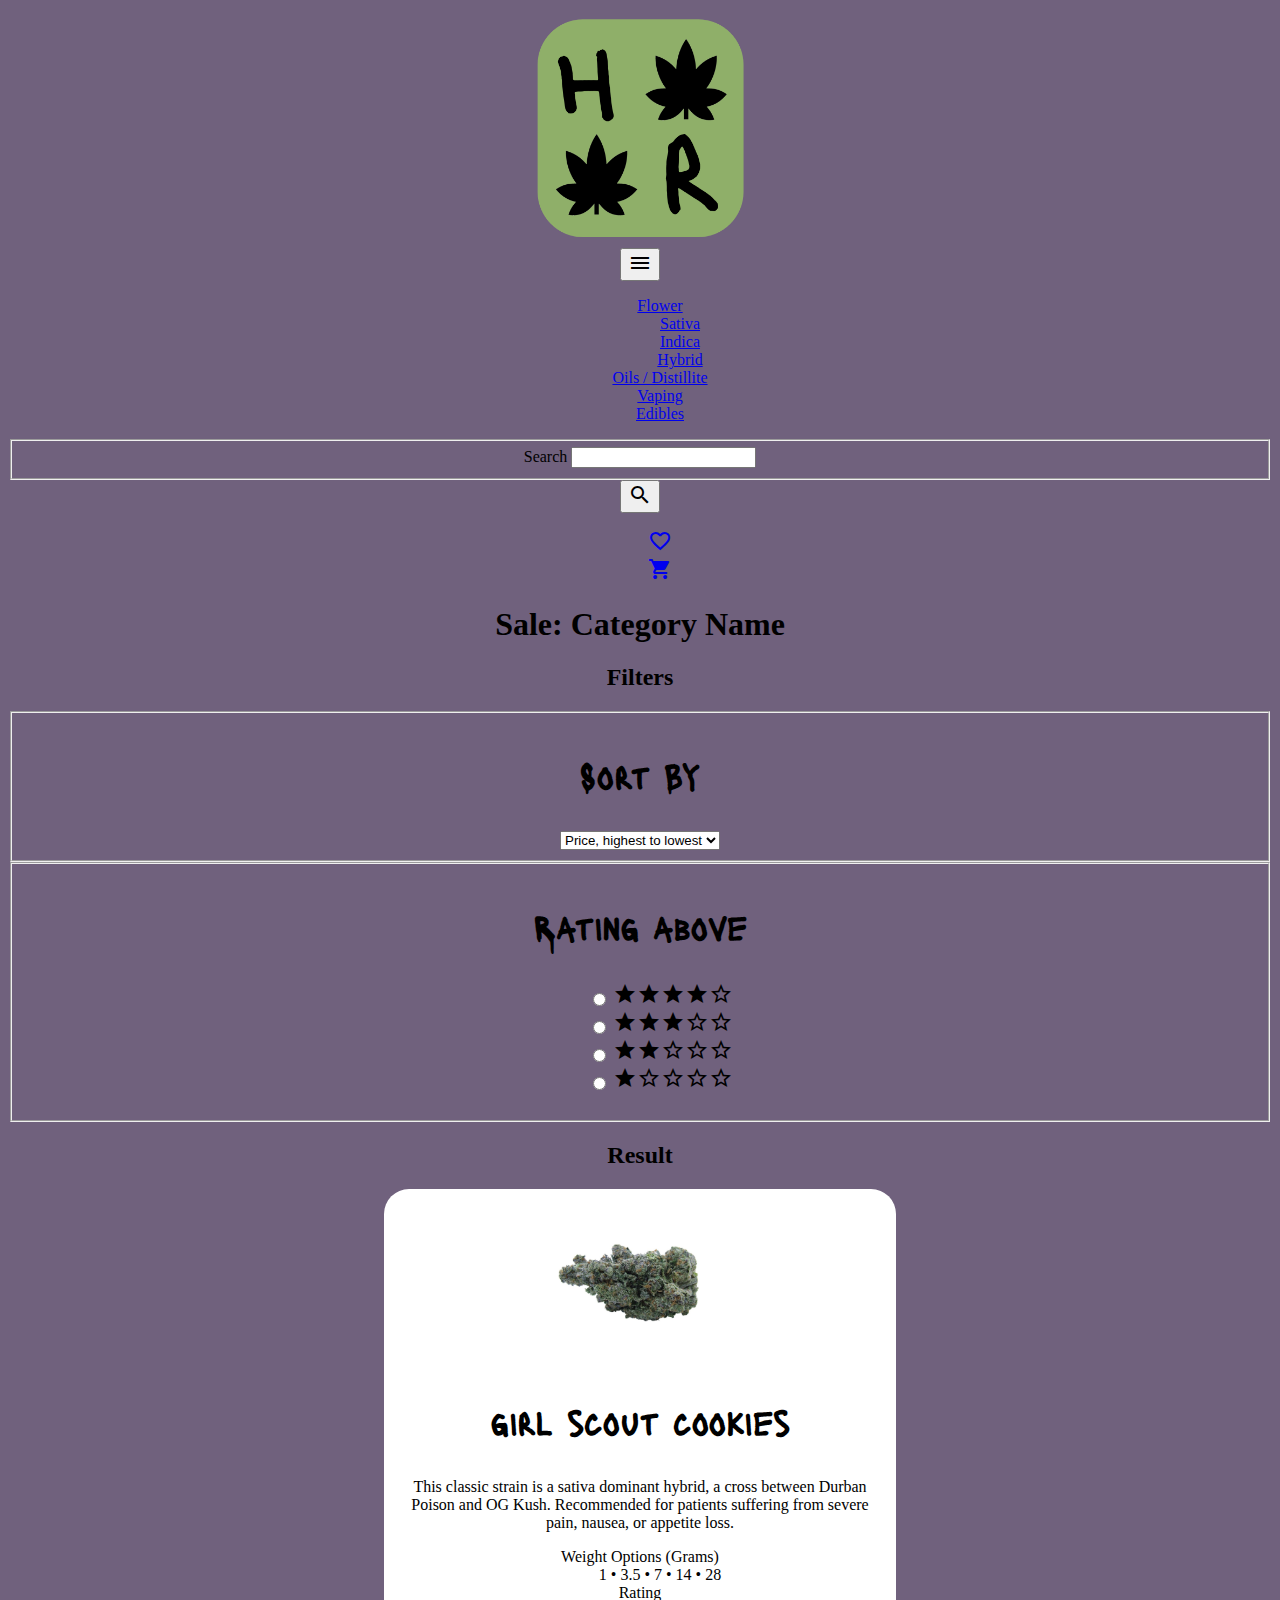
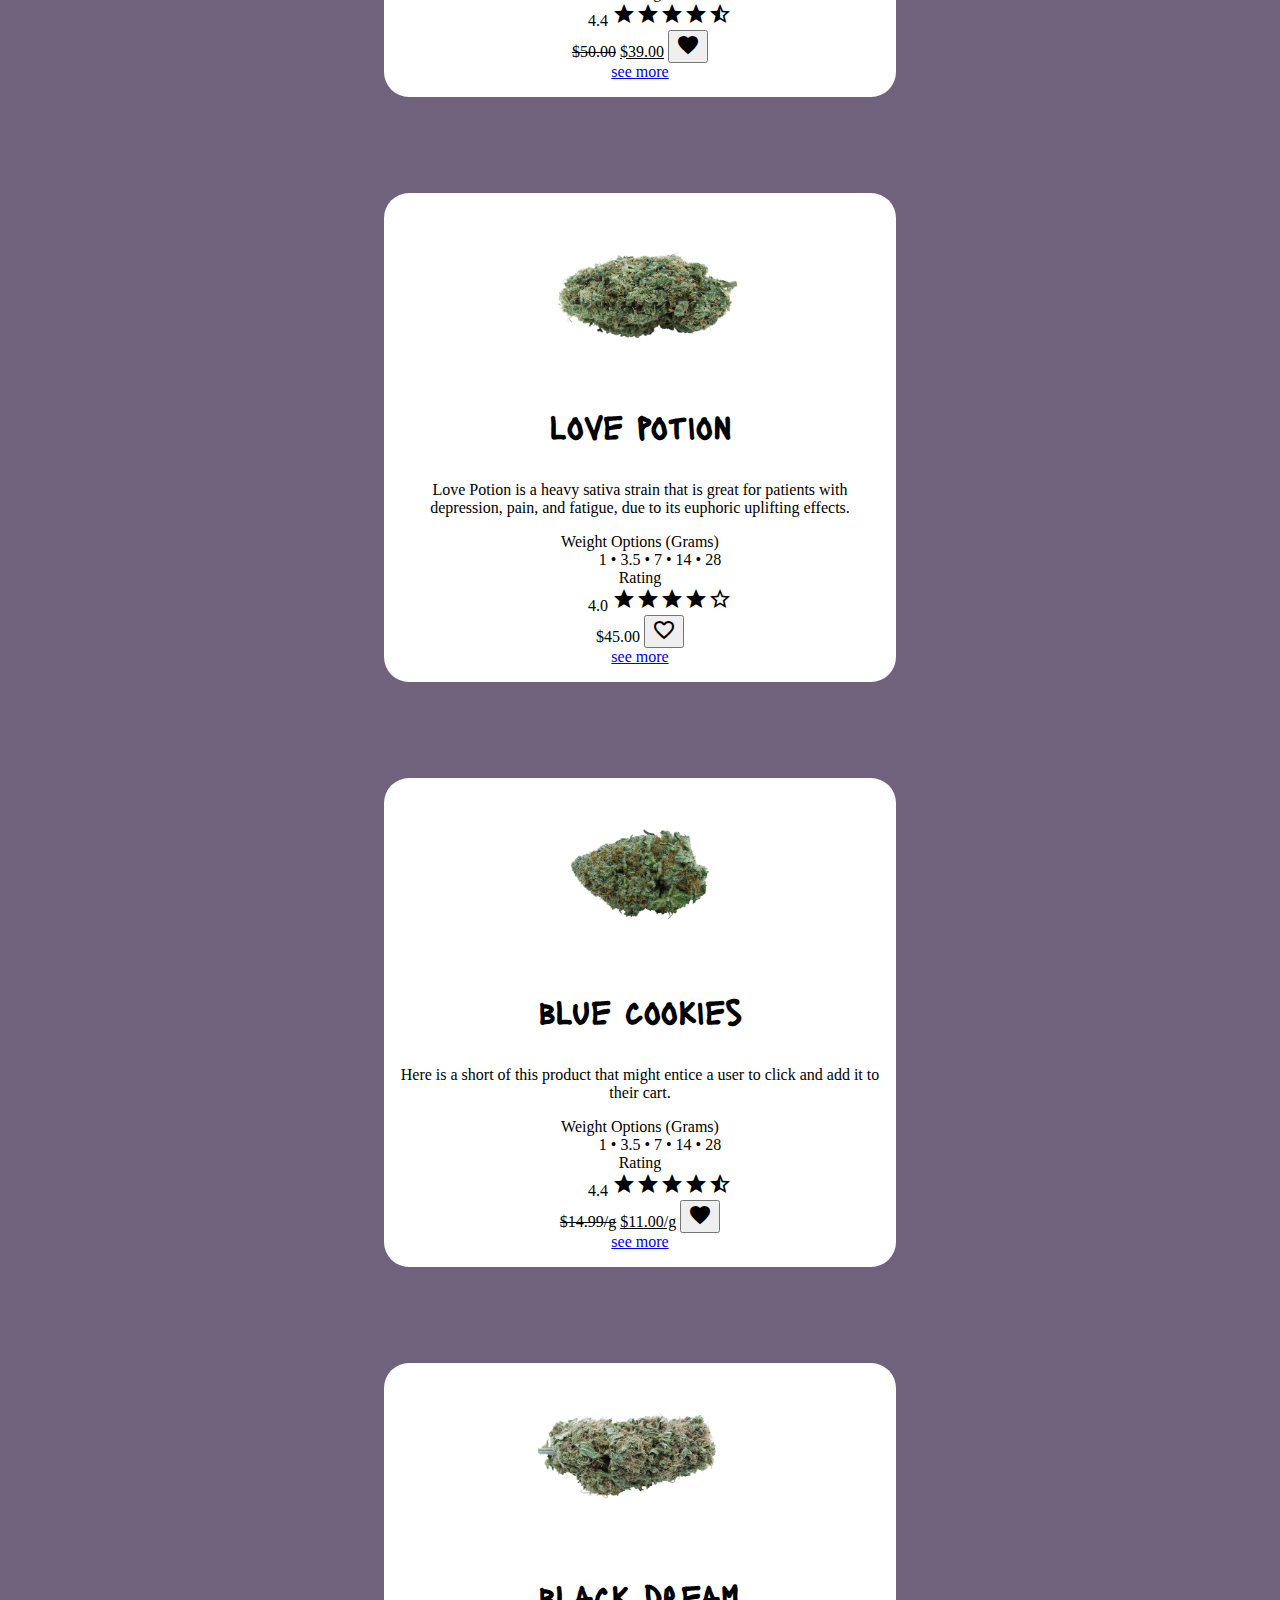
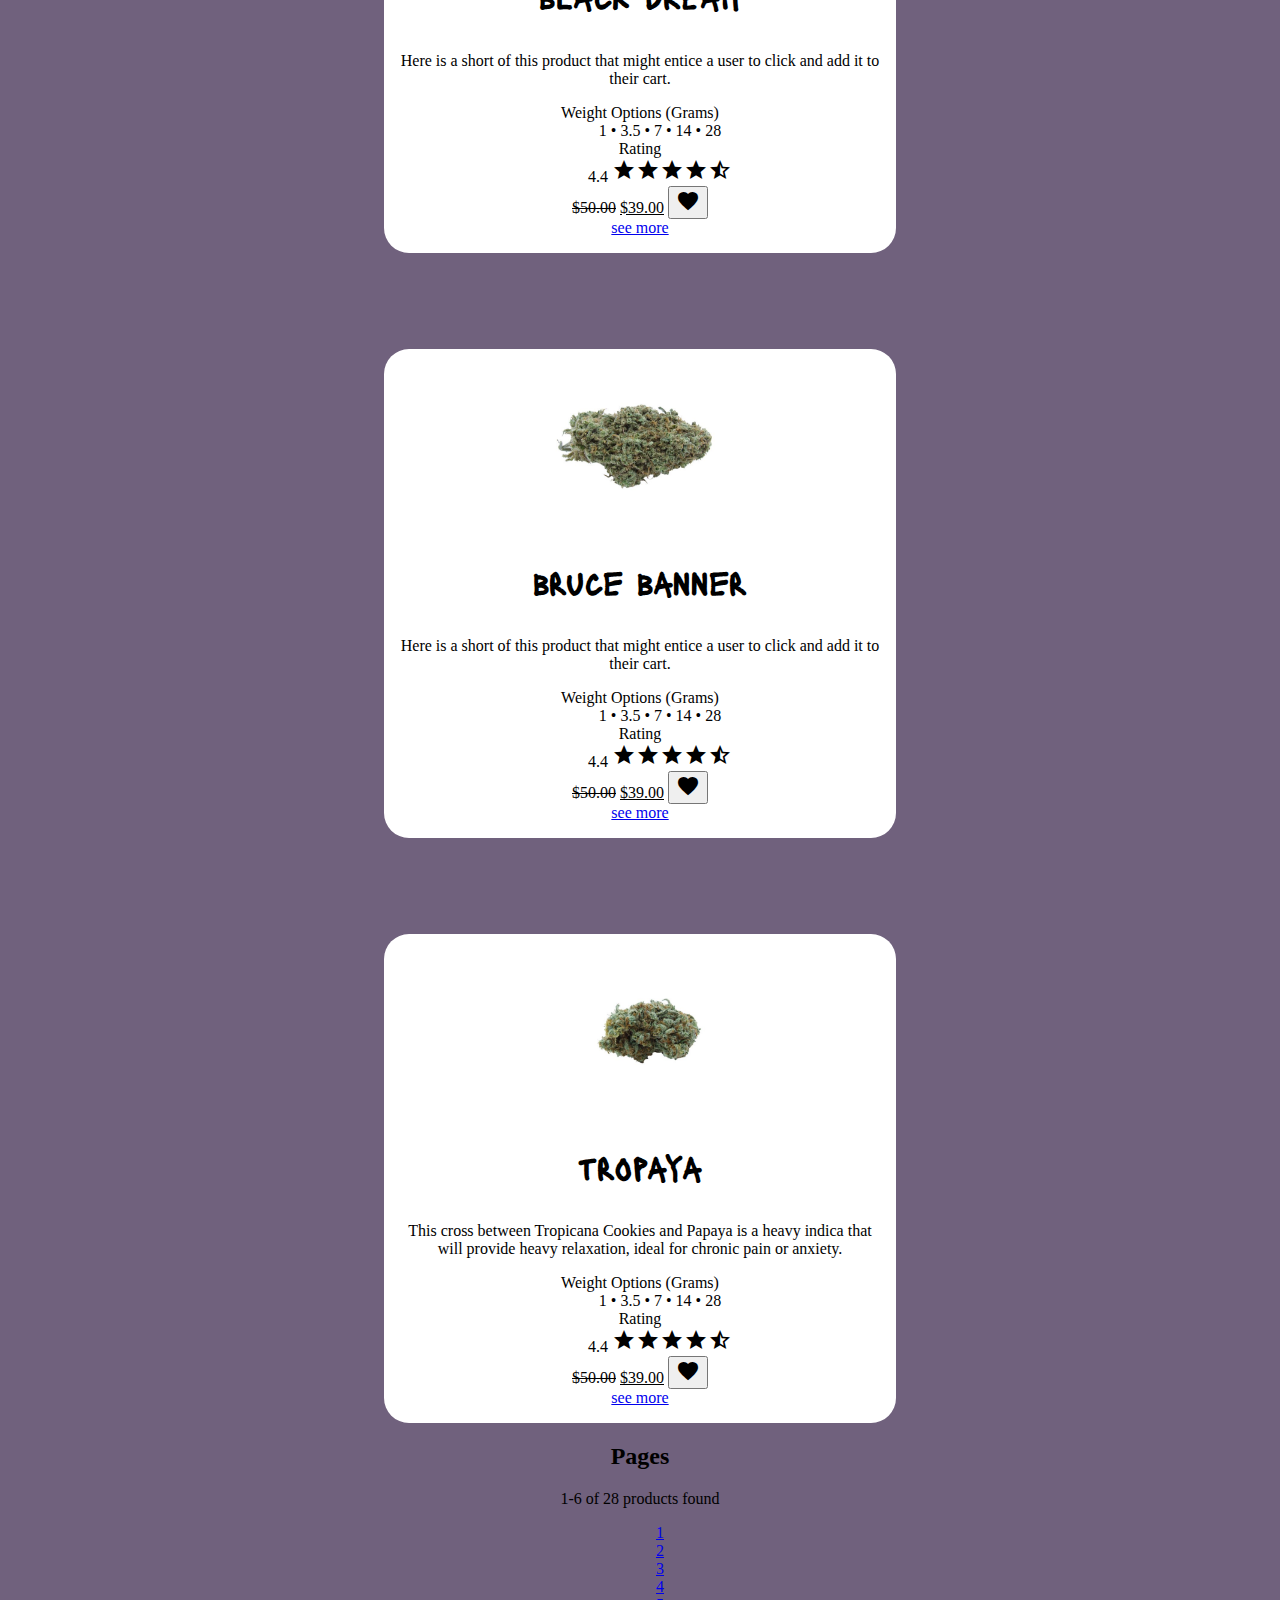
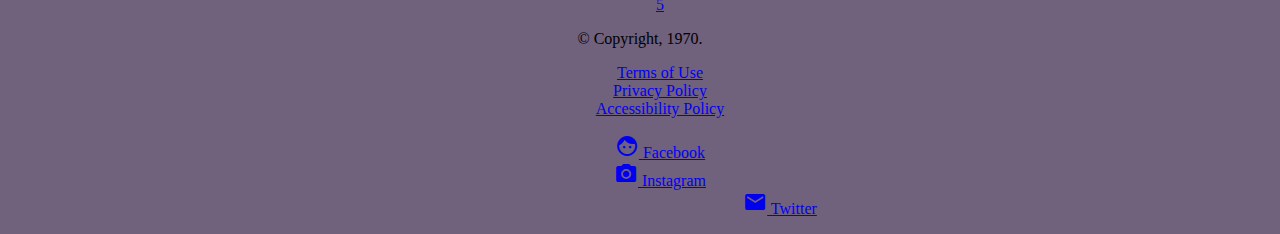
==== index.html @ e6eddf9b "initial commit" ====
<!doctype html>
<html lang="en">
  <head>
    <meta charset="utf-8">
    <title>Herbal Recovery</title>
    <meta name="description" content="A short description">
    <meta name="author" content="Your Name">
    <meta name="viewport" content="width=device-width, initial-scale=1">
    <!-- <link rel="stylesheet" href="css/reset.css"> -->
    <link rel="stylesheet" href="https://fonts.googleapis.com/icon?family=Material+Icons">
    <link rel="stylesheet" href="css/style.css">
  </head>
  <body>

    <header>
      <!-- Site logo, replace with your own -->
      <div>
        <a href="index.html"><img src="img/logo.png" alt="HR Logo"></a>
      </div>

      <!-- Navigation menu and toggle button (non-functional) -->
      <nav>
        <button type="button">
          <i class="material-icons">menu</i>
        </button>
        <ul>
          <li><a href="#">Flower</a>
            <ul>
              <li><a href="#">Sativa</a></li>
              <li><a href="#">Indica</a></li>
              <li><a href="#">Hybrid</a></li>
            </ul>
          </li>
          <li><a href="#">Oils / Distillite</a></li>
          <li><a href="#">Vaping</a></li>
          <li><a href="#">Edibles</a></li>
        </ul>
      </nav>

      <!-- Search for a product (non-functional) -->
      <form>
        <fieldset>
          <label for="search">Search</label>
          <input type="text" name="search" id="search">
        </fieldset>
        <button type="button"><i class="material-icons">search</i></button>
      </form>

      <!-- Additional nav links -->
      <ul>
        <li><a href="#"><i class="material-icons">favorite_border</i></a></li>
        <li><a href="#"><i class="material-icons">shopping_cart</i></a></li>
      </ul>
    </header>

    <main>
      <header>
        <h1>Sale: Category Name</h1>

        <!-- Filtering product form -->
        <form>
          <h2>Filters</h2>
          <fieldset>
            <h3>Sort By</h3>
            <select name="sort" id="sort">
              <option value="price-high">Price, highest to lowest</option>
              <option value="price-low">Price, lowest to highest</option>
              <option value="newest">Newest releases</option>
            </select>
          </fieldset>


          <fieldset>
            <h3>Rating above</h3>
            <ol>
              <li>
                <input type="radio" name="rating" value="4" id="above-4">
                <label for="above-4">
                  <i class="material-icons">star</i><i class="material-icons">star</i><i class="material-icons">star</i><i class="material-icons">star</i><i class="material-icons">star_border</i>
                </label>
              </li>
              <li>
                <input type="radio" name="rating" value="3" id="above-3">
                <label for="above-3">
                  <i class="material-icons">star</i><i class="material-icons">star</i><i class="material-icons">star</i><i class="material-icons">star_border</i><i class="material-icons">star_border</i>
                </label>
              </li>
              <li>
                <input type="radio" name="rating" value="2" id="above-2">
                <label for="above-2">
                  <i class="material-icons">star</i><i class="material-icons">star</i><i class="material-icons">star_border</i><i class="material-icons">star_border</i><i class="material-icons">star_border</i>
                </label>
              </li>
              <li>
                <input type="radio" name="rating" value="1" id="above-1">
                <label for="above-1">
                  <i class="material-icons">star</i><i class="material-icons">star_border</i><i class="material-icons">star_border</i><i class="material-icons">star_border</i><i class="material-icons">star_border</i>
                </label>
              </li>
            </ol>
          </fieldset>
        </form>
      </header>


        <h2>Result</h2>


        <ul class= "products">

        <!-- Product 1 -->
        <li class = "item">
          <article>
          <div><img class = "photo" src="img/GSC.jpeg" alt="Product Image"></div>
          <h3>girl scout cookies</h3>
          <p>This classic strain is a sativa dominant hybrid, a cross between Durban Poison and OG Kush. Recommended for patients suffering from severe pain, nausea, or appetite loss. </p>
          <dl>

            <dt>Weight Options (Grams)</dt>
            <dd><span>1</span>  •  <span>3.5</span>  •  <span>7</span>  •  <span>14</span>  •  <span>28</span></dd>

            <dt>Rating</dt>
            <dd>4.4 <span><i class="material-icons">star</i><i class="material-icons">star</i><i class="material-icons">star</i><i class="material-icons">star</i><i class="material-icons">star_half</i></span></dd>
          </dl>
          <div>
            <span><del>$50.00</del> <ins>$39.00</ins></span>
            <button type="button"><i class="material-icons">favorite</i></button>
          </div>
          <div><a href="#">see more</a></div>
        </article>
        </li>

        <!-- Product 2 -->
        <li class = "item">
        <article>
          <div><img class = "photo" src="img/lovepotion.jpeg" alt="Product Image"></div>
          <h3>love potion</h3>
          <p>Love Potion is a heavy sativa strain that is great for patients with depression, pain, and fatigue, due to its euphoric uplifting effects. </p>
          <dl>

            <dt>Weight Options (Grams)</dt>
            <dd><span>1</span>  •  <span>3.5</span>  •  <span>7</span>  •  <span>14</span>  •  <span>28</span></dd>

            <dt>Rating</dt>
            <dd>4.0 <span><i class="material-icons">star</i><i class="material-icons">star</i><i class="material-icons">star</i><i class="material-icons">star</i><i class="material-icons">star_border</i></span></dd>
          </dl>
          <div>
            <span>$45.00</span>
            <button type="button"><i class="material-icons">favorite_border</i></button>
          </div>
          <div><a href="#">see more</a></div>
        </article>
        </li>

        <!-- Product 3 -->
        <li class = "item">
        <article>
          <div><img class = "photo" src="img/bluecookies.jpeg" alt="Product Image"></div>
          <h3>blue cookies</h3>
          <p>Here is a short of this product that might entice a user to click and add it to their cart.</p>
          <dl>

            <dt>Weight Options (Grams)</dt>
            <dd><span>1</span>  •  <span>3.5</span>  •  <span>7</span>  •  <span>14</span>  •  <span>28</span></dd>

            <dt>Rating</dt>
            <dd>4.4 <span><i class="material-icons">star</i><i class="material-icons">star</i><i class="material-icons">star</i><i class="material-icons">star</i><i class="material-icons">star_half</i></span></dd>
          </dl>
          <div>
            <span><del>$14.99/g</del> <ins>$11.00/g</ins></span>
            <button type="button"><i class="material-icons">favorite</i></button>
          </div>
          <div><a href="#">see more</a></div>
        </article>
        </li>

        <!-- Product 4 -->
        <li class = "item">
        <article>
          <div><img class = "photo" src="img/blackdream.jpeg" alt="Product Image"></div>
          <h3>black dream</h3>
          <p>Here is a short of this product that might entice a user to click and add it to their cart.</p>
          <dl>

            <dt>Weight Options (Grams)</dt>
            <dd><span>1</span>  •  <span>3.5</span>  •  <span>7</span>  •  <span>14</span>  •  <span>28</span></dd>

            <dt>Rating</dt>
            <dd>4.4 <span><i class="material-icons">star</i><i class="material-icons">star</i><i class="material-icons">star</i><i class="material-icons">star</i><i class="material-icons">star_half</i></span></dd>
          </dl>
          <div>
            <span><del>$50.00</del> <ins>$39.00</ins></span>
            <button type="button"><i class="material-icons">favorite</i></button>
          </div>
          <div><a href="#">see more</a></div>
        </article>
        </li>

        <!-- Product 5 -->
        <li class = "item">
        <article>
          <div><img class = "photo" src="img/brucebanner.jpeg" alt="Product Image"></div>
          <h3>bruce banner</h3>
          <p>Here is a short of this product that might entice a user to click and add it to their cart.</p>
          <dl>

            <dt>Weight Options (Grams)</dt>
            <dd><span>1</span>  •  <span>3.5</span>  •  <span>7</span>  •  <span>14</span>  •  <span>28</span></dd>

            <dt>Rating</dt>
            <dd>4.4 <span><i class="material-icons">star</i><i class="material-icons">star</i><i class="material-icons">star</i><i class="material-icons">star</i><i class="material-icons">star_half</i></span></dd>
          </dl>
          <div>
            <span><del>$50.00</del> <ins>$39.00</ins></span>
            <button type="button"><i class="material-icons">favorite</i></button>
          </div>
          <div><a href="#">see more</a></div>
        </article>
        </li>

        <!-- Product 6 -->
        <li class = "item">
        <article>
          <div><img class = "photo" src="img/tropaya.jpeg" alt="Product Image"></div>
          <h3>tropaya</h3>
          <p>This cross between Tropicana Cookies and Papaya is a heavy indica that will provide heavy relaxation, ideal for chronic pain or anxiety.</p>
          <dl>

            <dt>Weight Options (Grams)</dt>
            <dd><span>1</span>  •  <span>3.5</span>  •  <span>7</span>  •  <span>14</span>  •  <span>28</span></dd>

            <dt>Rating</dt>
            <dd>4.4 <span><i class="material-icons">star</i><i class="material-icons">star</i><i class="material-icons">star</i><i class="material-icons">star</i><i class="material-icons">star_half</i></span></dd>
          </dl>
          <div>
            <span><del>$50.00</del> <ins>$39.00</ins></span>
            <button type="button"><i class="material-icons">favorite</i></button>
          </div>
          <div><a href="#">see more</a></div>
        </article>
        </li>
      </ul>


      <footer>
        <h2>Pages</h2>
        <p>1-6 of 28 products found</p>
        <ol>
          <li><a href="#">1</a></li>
          <li><a href="#">2</a></li>
          <li><a href="#">3</a></li>
          <li><a href="#">4</a></li>
          <li><a href="#">5</a></li>
        </ol>
      </footer>
    </main>

    <footer>
      <p>&copy; Copyright, 1970.</p>
      <ul>
        <li><a href="#">Terms of Use</a></li>
        <li><a href="#">Privacy Policy</a></li>
        <li><a href="#">Accessibility Policy</a></li>
      </ul>
      <ul>
        <li><a href="#"><i class="material-icons">face</i> Facebook</a></li>
        <li><a href="#"><i class="material-icons">camera_alt</i> Instagram</a></li>
        <li><a href="#"><i class="material-icons">alternate_email</i> Twitter</a></li>
      </ul>
    </footer>

  </body>
</html>
---- css/style.css ----
@import url('https://fonts.googleapis.com/css?family=Lacquer&display=swap');


body{
  background-color: #70617D;
  text-align: center;
}
 ul{
   list-style: none;
 }
 ol{
   list-style: none;
 }

.products {
    padding: 0 1em;
    display: grid;
    grid-gap: 1em;
    grid-row-gap:6em;
    grid-template-columns: 300px 300px;
}

.item {
    background-color: white;
    padding: 1em;
    display: block;
  margin-left: auto;
  margin-right: auto;
  border-radius: 25px;
  width: 30em;
}


h3{
  font-family: 'Lacquer';
  font-size: 2.2em;
  text-align: center;
}

img{
  height: 15em;
  display: block;
  margin-left: auto;
  margin-right: auto;
}
.photo {
    height: 10em;
    overflow:hidden;
}



  @media (min-width: 640px) {
 .products{
   grid-template-columns: 1fr;
 }

   }
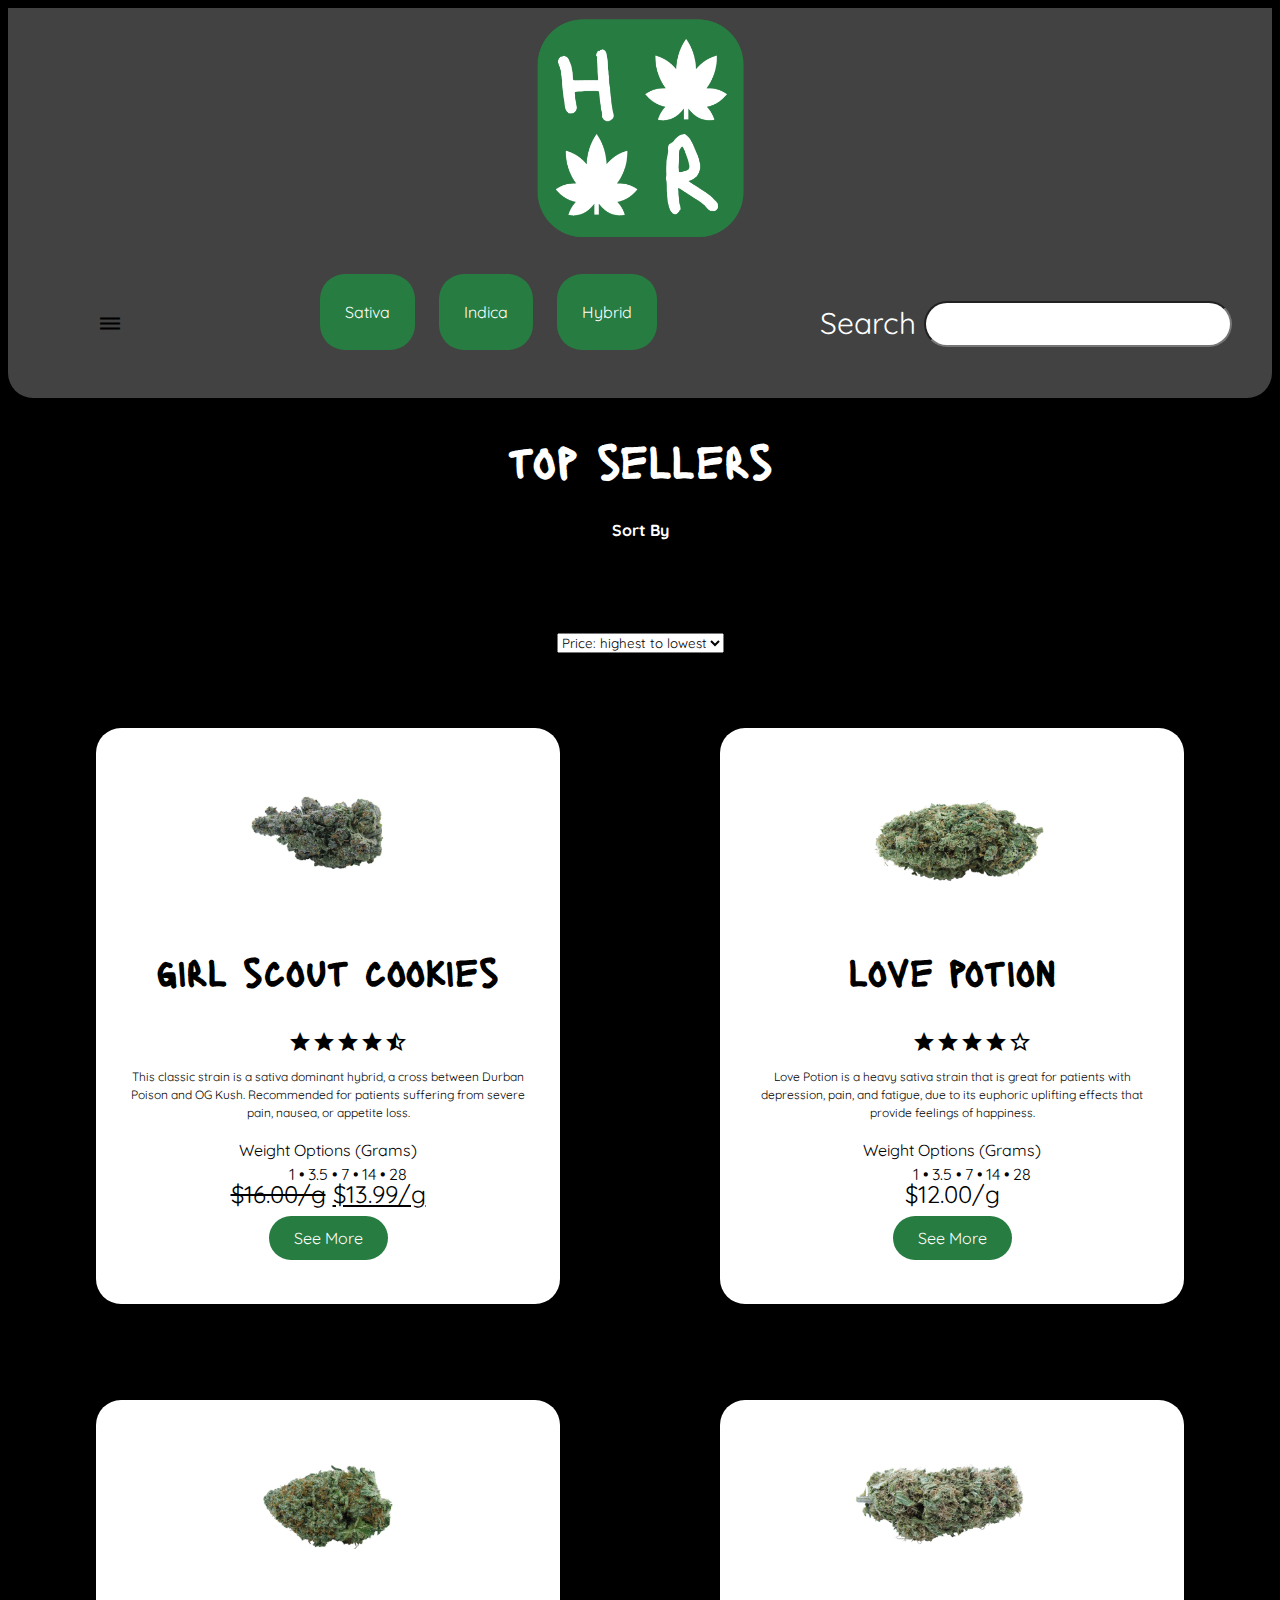
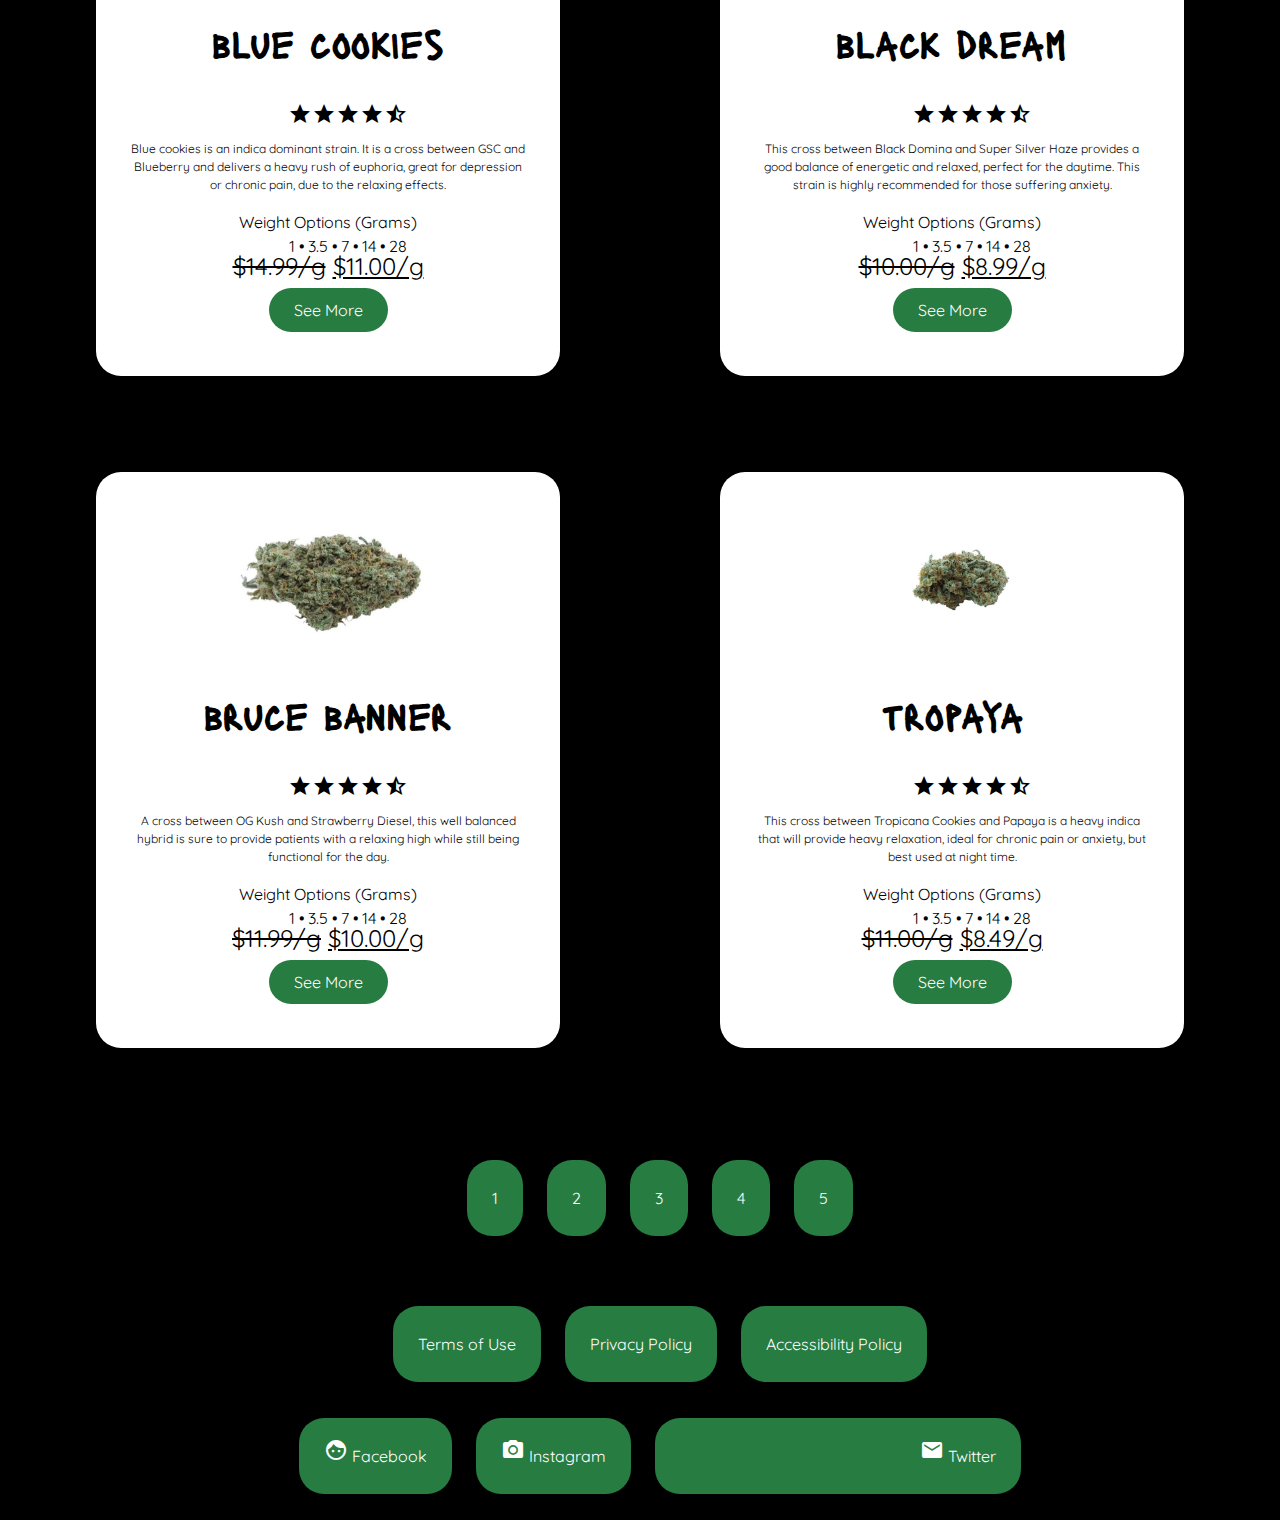
==== commit aac72265: "almost done lmao" ====
--- a/index.html
+++ b/index.html
@@ -3,108 +3,67 @@
   <head>
     <meta charset="utf-8">
     <title>Herbal Recovery</title>
-    <meta name="description" content="A short description">
-    <meta name="author" content="Your Name">
+    <meta name="description" content="Ontario Licensed Medical Cannabis Provider">
+    <meta name="author" content="Kiran Patel">
     <meta name="viewport" content="width=device-width, initial-scale=1">
     <!-- <link rel="stylesheet" href="css/reset.css"> -->
     <link rel="stylesheet" href="https://fonts.googleapis.com/icon?family=Material+Icons">
     <link rel="stylesheet" href="css/style.css">
+    <link rel="shortcut icon" type="image/png" href="img/favicon.png"/>
   </head>
   <body>
 
     <header>
       <!-- Site logo, replace with your own -->
-      <div>
-        <a href="index.html"><img src="img/logo.png" alt="HR Logo"></a>
+      <div class="logo">
+        <img src="img/logo.png" alt="HR Logo">
       </div>
 
       <!-- Navigation menu and toggle button (non-functional) -->
-      <nav>
+
+      <nav class = "topbar">
         <button type="button">
-          <i class="material-icons">menu</i>
+          <i class="material-icons">dehaze</i>
         </button>
-        <ul>
-          <li><a href="#">Flower</a>
-            <ul>
+        <ul class = "menu">
               <li><a href="#">Sativa</a></li>
               <li><a href="#">Indica</a></li>
               <li><a href="#">Hybrid</a></li>
-            </ul>
-          </li>
-          <li><a href="#">Oils / Distillite</a></li>
-          <li><a href="#">Vaping</a></li>
-          <li><a href="#">Edibles</a></li>
         </ul>
+
+        <!-- Search for a product (non-functional) -->
+        <form>
+          <fieldset>
+            <label for="search">Search</label>
+            <input type="text" name="search" id="search">
+          </fieldset>
+        </form>
       </nav>
 
-      <!-- Search for a product (non-functional) -->
-      <form>
-        <fieldset>
-          <label for="search">Search</label>
-          <input type="text" name="search" id="search">
-        </fieldset>
-        <button type="button"><i class="material-icons">search</i></button>
-      </form>
-
-      <!-- Additional nav links -->
-      <ul>
-        <li><a href="#"><i class="material-icons">favorite_border</i></a></li>
-        <li><a href="#"><i class="material-icons">shopping_cart</i></a></li>
-      </ul>
+
+
+
     </header>
 
     <main>
       <header>
-        <h1>Sale: Category Name</h1>
+        <h1>top sellers</h1>
+        <h4>Sort By</h4>
 
         <!-- Filtering product form -->
         <form>
-          <h2>Filters</h2>
           <fieldset>
-            <h3>Sort By</h3>
-            <select name="sort" id="sort">
-              <option value="price-high">Price, highest to lowest</option>
-              <option value="price-low">Price, lowest to highest</option>
-              <option value="newest">Newest releases</option>
+
+            <select class = "dropdown" name="sort" id="sort">
+              <option value="price-high">Price: highest to lowest</option>
+              <option value="price-low">Price: lowest to highest</option>
+              <option value="newest">New Strains</option>
             </select>
-          </fieldset>
-
-
-          <fieldset>
-            <h3>Rating above</h3>
-            <ol>
-              <li>
-                <input type="radio" name="rating" value="4" id="above-4">
-                <label for="above-4">
-                  <i class="material-icons">star</i><i class="material-icons">star</i><i class="material-icons">star</i><i class="material-icons">star</i><i class="material-icons">star_border</i>
-                </label>
-              </li>
-              <li>
-                <input type="radio" name="rating" value="3" id="above-3">
-                <label for="above-3">
-                  <i class="material-icons">star</i><i class="material-icons">star</i><i class="material-icons">star</i><i class="material-icons">star_border</i><i class="material-icons">star_border</i>
-                </label>
-              </li>
-              <li>
-                <input type="radio" name="rating" value="2" id="above-2">
-                <label for="above-2">
-                  <i class="material-icons">star</i><i class="material-icons">star</i><i class="material-icons">star_border</i><i class="material-icons">star_border</i><i class="material-icons">star_border</i>
-                </label>
-              </li>
-              <li>
-                <input type="radio" name="rating" value="1" id="above-1">
-                <label for="above-1">
-                  <i class="material-icons">star</i><i class="material-icons">star_border</i><i class="material-icons">star_border</i><i class="material-icons">star_border</i><i class="material-icons">star_border</i>
-                </label>
-              </li>
-            </ol>
           </fieldset>
         </form>
       </header>
 
 
-        <h2>Result</h2>
-
 
         <ul class= "products">
 
@@ -113,20 +72,21 @@
           <article>
           <div><img class = "photo" src="img/GSC.jpeg" alt="Product Image"></div>
           <h3>girl scout cookies</h3>
+          <dd><span><i class="material-icons">star</i><i class="material-icons">star</i><i class="material-icons">star</i><i class="material-icons">star</i><i class="material-icons">star_half</i></span></dd>
           <p>This classic strain is a sativa dominant hybrid, a cross between Durban Poison and OG Kush. Recommended for patients suffering from severe pain, nausea, or appetite loss. </p>
           <dl>
 
             <dt>Weight Options (Grams)</dt>
             <dd><span>1</span>  •  <span>3.5</span>  •  <span>7</span>  •  <span>14</span>  •  <span>28</span></dd>
 
-            <dt>Rating</dt>
-            <dd>4.4 <span><i class="material-icons">star</i><i class="material-icons">star</i><i class="material-icons">star</i><i class="material-icons">star</i><i class="material-icons">star_half</i></span></dd>
-          </dl>
-          <div>
-            <span><del>$50.00</del> <ins>$39.00</ins></span>
-            <button type="button"><i class="material-icons">favorite</i></button>
-          </div>
-          <div><a href="#">see more</a></div>
+
+
+          </dl>
+          <div>
+            <span class = "price"><del>$16.00/g</del> <ins>$13.99/g</ins></span>
+
+          </div>
+          <div class = "btn"><a href="#">See More</a></div>
         </article>
         </li>
 
@@ -135,20 +95,17 @@
         <article>
           <div><img class = "photo" src="img/lovepotion.jpeg" alt="Product Image"></div>
           <h3>love potion</h3>
-          <p>Love Potion is a heavy sativa strain that is great for patients with depression, pain, and fatigue, due to its euphoric uplifting effects. </p>
-          <dl>
-
-            <dt>Weight Options (Grams)</dt>
-            <dd><span>1</span>  •  <span>3.5</span>  •  <span>7</span>  •  <span>14</span>  •  <span>28</span></dd>
-
-            <dt>Rating</dt>
-            <dd>4.0 <span><i class="material-icons">star</i><i class="material-icons">star</i><i class="material-icons">star</i><i class="material-icons">star</i><i class="material-icons">star_border</i></span></dd>
-          </dl>
-          <div>
-            <span>$45.00</span>
-            <button type="button"><i class="material-icons">favorite_border</i></button>
-          </div>
-          <div><a href="#">see more</a></div>
+          <dd><span><i class="material-icons">star</i><i class="material-icons">star</i><i class="material-icons">star</i><i class="material-icons">star</i><i class="material-icons">star_border</i></span></dd>
+          <p>Love Potion is a heavy sativa strain that is great for patients with depression, pain, and fatigue, due to its euphoric uplifting effects that provide feelings of happiness. </p>
+          <dl>
+            <dt>Weight Options (Grams)</dt>
+            <dd><span>1</span>  •  <span>3.5</span>  •  <span>7</span>  •  <span>14</span>  •  <span>28</span></dd>
+          </dl>
+          <div>
+            <span class = "price">$12.00/g</span>
+
+          </div>
+          <div class = "btn"><a href="#">See More</a></div>
         </article>
         </li>
 
@@ -157,20 +114,17 @@
         <article>
           <div><img class = "photo" src="img/bluecookies.jpeg" alt="Product Image"></div>
           <h3>blue cookies</h3>
-          <p>Here is a short of this product that might entice a user to click and add it to their cart.</p>
-          <dl>
-
-            <dt>Weight Options (Grams)</dt>
-            <dd><span>1</span>  •  <span>3.5</span>  •  <span>7</span>  •  <span>14</span>  •  <span>28</span></dd>
-
-            <dt>Rating</dt>
-            <dd>4.4 <span><i class="material-icons">star</i><i class="material-icons">star</i><i class="material-icons">star</i><i class="material-icons">star</i><i class="material-icons">star_half</i></span></dd>
-          </dl>
-          <div>
-            <span><del>$14.99/g</del> <ins>$11.00/g</ins></span>
-            <button type="button"><i class="material-icons">favorite</i></button>
-          </div>
-          <div><a href="#">see more</a></div>
+          <dd><span><i class="material-icons">star</i><i class="material-icons">star</i><i class="material-icons">star</i><i class="material-icons">star</i><i class="material-icons">star_half</i></span></dd>
+          <p>Blue cookies is an indica dominant strain. It is a cross between GSC and Blueberry and delivers a heavy rush of euphoria, great for depression or chronic pain, due to the relaxing effects.</p>
+          <dl>
+            <dt>Weight Options (Grams)</dt>
+            <dd><span>1</span>  •  <span>3.5</span>  •  <span>7</span>  •  <span>14</span>  •  <span>28</span></dd>
+          </dl>
+          <div>
+            <span class = "price"><del>$14.99/g</del> <ins>$11.00/g</ins></span>
+
+          </div>
+          <div class = "btn"><a href="#">See More</a></div>
         </article>
         </li>
 
@@ -179,20 +133,17 @@
         <article>
           <div><img class = "photo" src="img/blackdream.jpeg" alt="Product Image"></div>
           <h3>black dream</h3>
-          <p>Here is a short of this product that might entice a user to click and add it to their cart.</p>
-          <dl>
-
-            <dt>Weight Options (Grams)</dt>
-            <dd><span>1</span>  •  <span>3.5</span>  •  <span>7</span>  •  <span>14</span>  •  <span>28</span></dd>
-
-            <dt>Rating</dt>
-            <dd>4.4 <span><i class="material-icons">star</i><i class="material-icons">star</i><i class="material-icons">star</i><i class="material-icons">star</i><i class="material-icons">star_half</i></span></dd>
-          </dl>
-          <div>
-            <span><del>$50.00</del> <ins>$39.00</ins></span>
-            <button type="button"><i class="material-icons">favorite</i></button>
-          </div>
-          <div><a href="#">see more</a></div>
+          <dd><span><i class="material-icons">star</i><i class="material-icons">star</i><i class="material-icons">star</i><i class="material-icons">star</i><i class="material-icons">star_half</i></span></dd>
+          <p>This cross between Black Domina and Super Silver Haze provides a good balance of energetic and relaxed, perfect for the daytime. This strain is highly recommended for those suffering anxiety.</p>
+          <dl>
+            <dt>Weight Options (Grams)</dt>
+            <dd><span>1</span>  •  <span>3.5</span>  •  <span>7</span>  •  <span>14</span>  •  <span>28</span></dd>
+          </dl>
+          <div>
+            <span class = "price"><del>$10.00/g</del> <ins>$8.99/g</ins></span>
+
+          </div>
+          <div class = "btn"><a href="#">See More</a></div>
         </article>
         </li>
 
@@ -201,20 +152,17 @@
         <article>
           <div><img class = "photo" src="img/brucebanner.jpeg" alt="Product Image"></div>
           <h3>bruce banner</h3>
-          <p>Here is a short of this product that might entice a user to click and add it to their cart.</p>
-          <dl>
-
-            <dt>Weight Options (Grams)</dt>
-            <dd><span>1</span>  •  <span>3.5</span>  •  <span>7</span>  •  <span>14</span>  •  <span>28</span></dd>
-
-            <dt>Rating</dt>
-            <dd>4.4 <span><i class="material-icons">star</i><i class="material-icons">star</i><i class="material-icons">star</i><i class="material-icons">star</i><i class="material-icons">star_half</i></span></dd>
-          </dl>
-          <div>
-            <span><del>$50.00</del> <ins>$39.00</ins></span>
-            <button type="button"><i class="material-icons">favorite</i></button>
-          </div>
-          <div><a href="#">see more</a></div>
+          <dd><span><i class="material-icons">star</i><i class="material-icons">star</i><i class="material-icons">star</i><i class="material-icons">star</i><i class="material-icons">star_half</i></span></dd>
+          <p>A cross between OG Kush and Strawberry Diesel, this well balanced hybrid is sure to provide patients with a relaxing high while still being functional for the day.</p>
+          <dl>
+            <dt>Weight Options (Grams)</dt>
+            <dd><span>1</span>  •  <span>3.5</span>  •  <span>7</span>  •  <span>14</span>  •  <span>28</span></dd>
+          </dl>
+          <div>
+            <span class = "price"><del>$11.99/g</del> <ins>$10.00/g</ins></span>
+
+          </div>
+          <div class = "btn"><a href="#">See More</a></div>
         </article>
         </li>
 
@@ -223,20 +171,21 @@
         <article>
           <div><img class = "photo" src="img/tropaya.jpeg" alt="Product Image"></div>
           <h3>tropaya</h3>
-          <p>This cross between Tropicana Cookies and Papaya is a heavy indica that will provide heavy relaxation, ideal for chronic pain or anxiety.</p>
-          <dl>
-
-            <dt>Weight Options (Grams)</dt>
-            <dd><span>1</span>  •  <span>3.5</span>  •  <span>7</span>  •  <span>14</span>  •  <span>28</span></dd>
-
-            <dt>Rating</dt>
-            <dd>4.4 <span><i class="material-icons">star</i><i class="material-icons">star</i><i class="material-icons">star</i><i class="material-icons">star</i><i class="material-icons">star_half</i></span></dd>
-          </dl>
-          <div>
-            <span><del>$50.00</del> <ins>$39.00</ins></span>
-            <button type="button"><i class="material-icons">favorite</i></button>
-          </div>
-          <div><a href="#">see more</a></div>
+          <dd><span><i class="material-icons">star</i><i class="material-icons">star</i><i class="material-icons">star</i><i class="material-icons">star</i><i class="material-icons">star_half</i></span></dd>
+          <p>This cross between Tropicana Cookies and Papaya is a heavy indica that will provide heavy relaxation, ideal for chronic pain or anxiety, but best used at night time.</p>
+          <dl>
+
+            <dt>Weight Options (Grams)</dt>
+            <dd><span>1</span>  •  <span>3.5</span>  •  <span>7</span>  •  <span>14</span>  •  <span>28</span></dd>
+
+
+
+          </dl>
+          <div>
+            <span class = "price"><del>$11.00/g</del> <ins>$8.49/g</ins></span>
+
+          </div>
+          <div class = "btn"><a href="#">See More</a></div>
         </article>
         </li>
       </ul>
--- a/css/style.css
+++ b/css/style.css
@@ -1,15 +1,84 @@
 @import url('https://fonts.googleapis.com/css?family=Lacquer&display=swap');
-
-
+@import url('https://fonts.googleapis.com/css?family=Quicksand&display=swap');
+
+.logo{
+  background-color: #424242;
+
+}
+.topbar {
+  background-color: #424242;
+  color: black;
+  display: grid;
+  grid-template-columns: 1fr 2fr 2fr;
+  grid-column-gap: 1em;
+  height: 150px;
+  border-radius: 0px 0px 25px 25px;
+
+
+  text-align: justify;
+}
+
+.topbar button{
+  border: none;
+  height: 50%;
+  width: 50%;
+  margin-top: 3em;
+  margin-left: 3em;
+  background-color: #424242
+
+
+}
+
+.dropdown{
+  margin-top: 0;
+}
+
+
+input[type=text] {
+   width: 300px;
+   height:40px;
+   font-size: 1em;
+   border-radius: 25px;
+
+}
+
+span{
+  text-align: center;
+}
 body{
-  background-color: #70617D;
-  text-align: center;
+  background-color: black;
+  text-align: center;
+}
+form{
+  line-height: 5;
+}
+
+fieldset{
+  border: 0;
+  text-align: center;
+  padding: 0;
+  color: white;
+  font-family: 'Quicksand';
+  font-size: 30px;
+
+}
+
+li{
+  display: inline-block;
+  line-height: 3;
+
 }
  ul{
    list-style: none;
+
  }
  ol{
    list-style: none;
+ }
+
+ dt{
+line-height: 2;
+margin: 0;
  }
 
 .products {
@@ -17,24 +86,87 @@
     display: grid;
     grid-gap: 1em;
     grid-row-gap:6em;
-    grid-template-columns: 300px 300px;
+    grid-template-columns: 1fr 1fr;
+    text-align: center;
 }
 
 .item {
     background-color: white;
-    padding: 1em;
+    padding: 2em;
     display: block;
   margin-left: auto;
   margin-right: auto;
   border-radius: 25px;
-  width: 30em;
-}
-
+  width: 25em;
+  height:32em;
+  margin-top: 0;
+  margin-bottom: 0;
+  line-height: 1;
+  text-align: center;
+}
+.item img{
+  height: 150px;
+}
+
+.price{
+  font-family: 'Quicksand';
+  font-size: 1.5em;
+}
+
+
+a{
+  background-color: #277C41;
+  color: white;
+  padding: 14px 25px;
+  text-align: center;
+  text-decoration: none;
+  display: inline-block;
+  border-radius: 25px;
+  cursor: pointer;
+  font-family: 'Quicksand';
+  text-decoration: none;
+  margin: 10px;
+}
+
+dt{
+  font-family: 'Quicksand';
+  display: inline-block;;
+}
+dd{
+  font-family: 'Quicksand';
+}
+select{
+  font-family: 'Quicksand';
+}
+
+h4{
+  font-family: 'Quicksand';
+  color: white;
+  padding: none;
+  margin: none;
+}
 
 h3{
   font-family: 'Lacquer';
-  font-size: 2.2em;
-  text-align: center;
+  font-size: 2.5em;
+  text-align: center;
+
+}
+
+h2{
+  font-family: 'Lacquer';
+  text-align: center;
+}
+
+h1{
+  color: white;
+  font-family: 'Lacquer';
+  font-size: 3em;
+}
+p{
+  font-family: 'Quicksand';
+  line-height: 1.5;
+  font-size: 12px;
 }
 
 img{
@@ -50,9 +182,22 @@
 
 
 
-  @media (min-width: 640px) {
+  @media (max-width: 1084px) {
  .products{
    grid-template-columns: 1fr;
  }
-
+ .logo{
+   background-color: #424242;
+   border-radius: 0px 0px 25px 25px;
+ }
+ .topbar{
+   display: inline;
+   grid-template-columns: 1fr
+ }
+ .topbar form {
+display: none;
+ }
+ .topbar button{
+   display: none;
+ }
    }
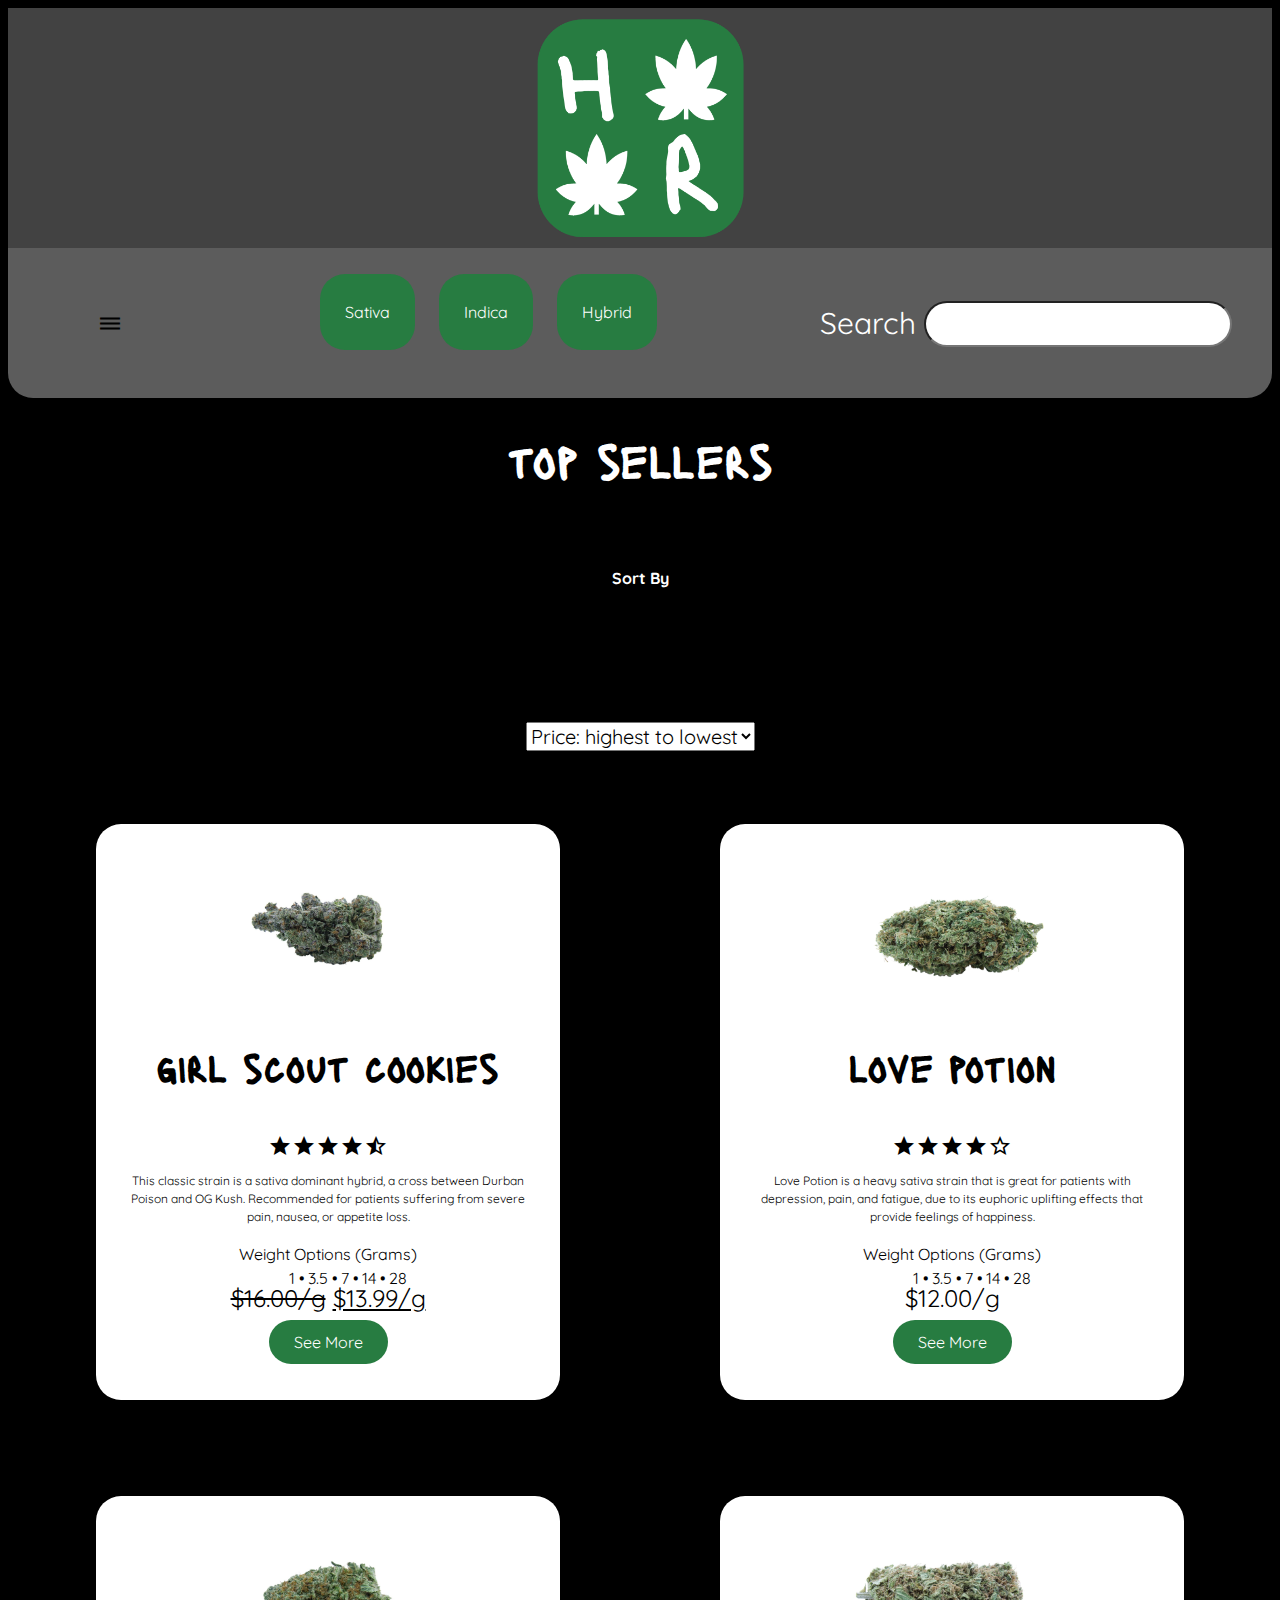
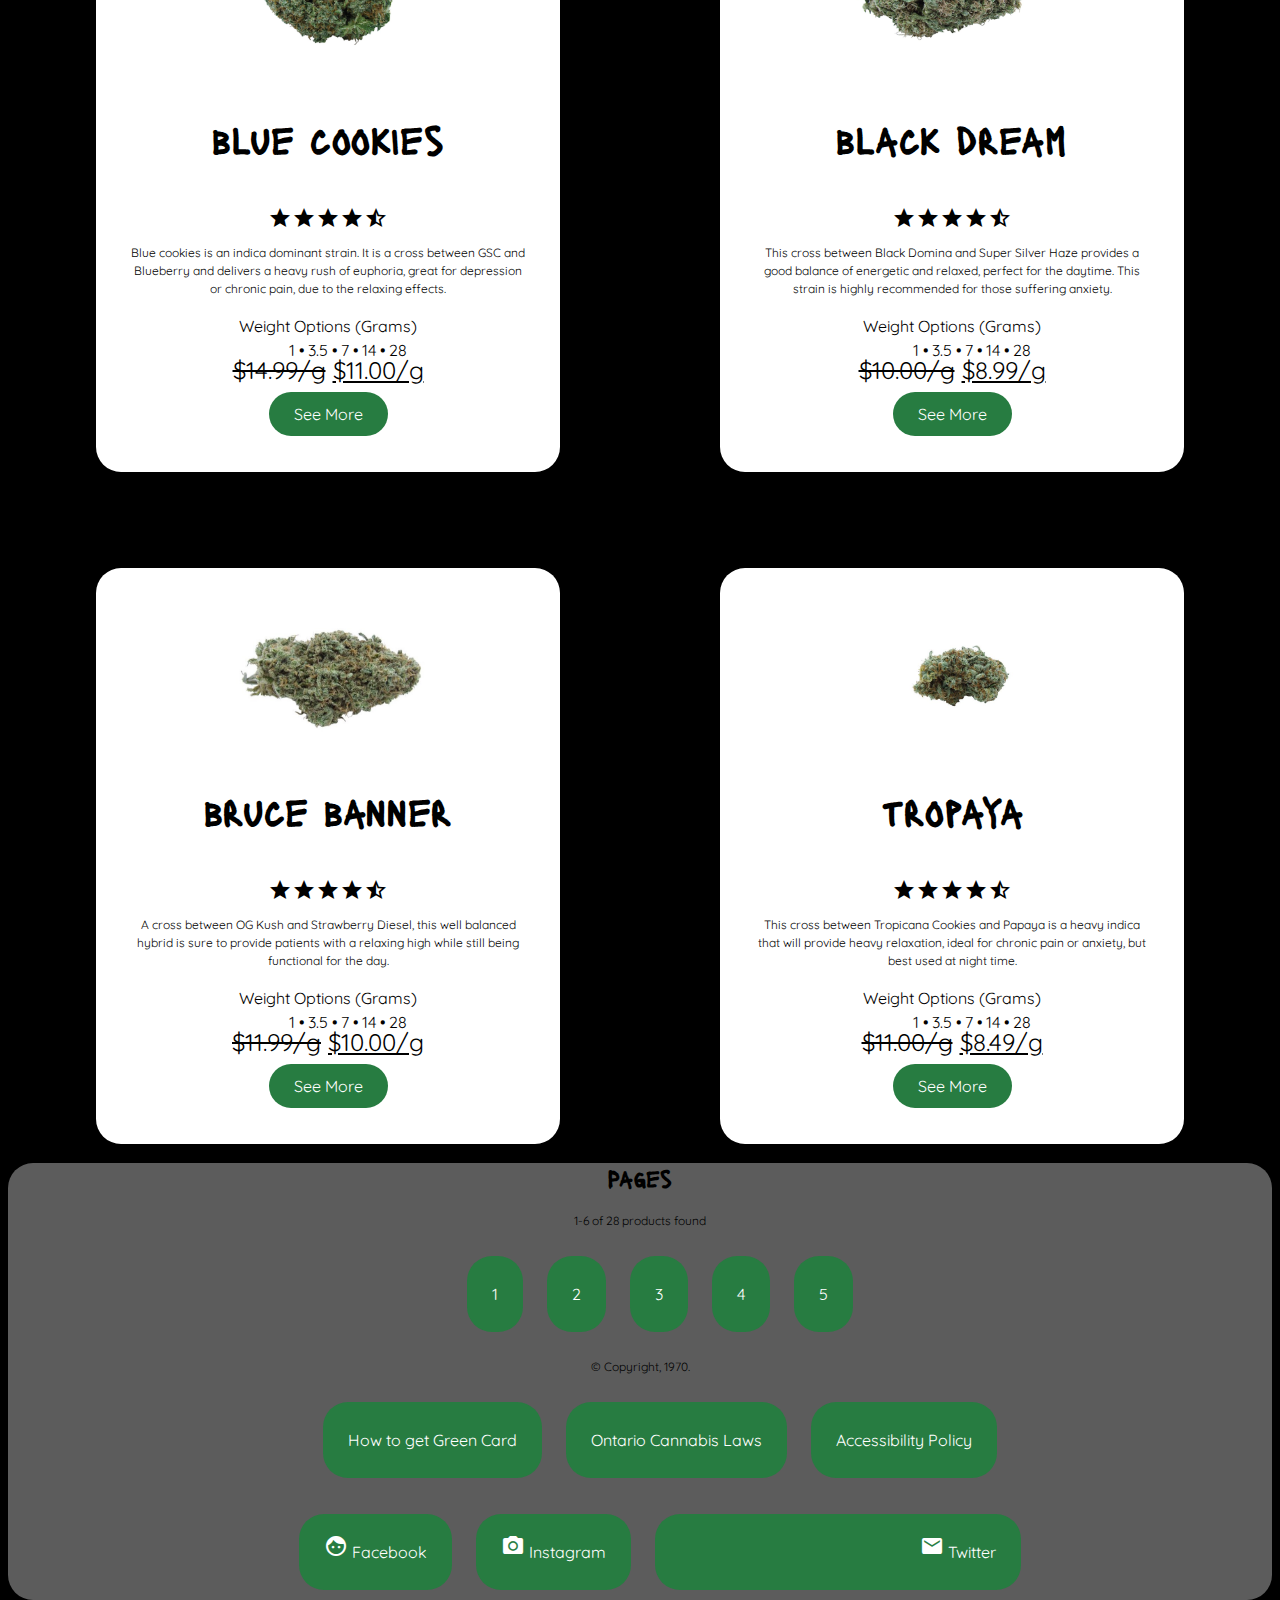
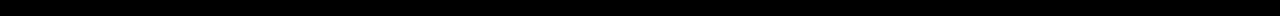
==== commit 7b212330: "productpage" ====
--- a/index.html
+++ b/index.html
@@ -72,7 +72,7 @@
           <article>
           <div><img class = "photo" src="img/GSC.jpeg" alt="Product Image"></div>
           <h3>girl scout cookies</h3>
-          <dd><span><i class="material-icons">star</i><i class="material-icons">star</i><i class="material-icons">star</i><i class="material-icons">star</i><i class="material-icons">star_half</i></span></dd>
+          <dd class="center"><span><i class="material-icons">star</i><i class="material-icons">star</i><i class="material-icons">star</i><i class="material-icons">star</i><i class="material-icons">star_half</i></span></dd>
           <p>This classic strain is a sativa dominant hybrid, a cross between Durban Poison and OG Kush. Recommended for patients suffering from severe pain, nausea, or appetite loss. </p>
           <dl>
 
@@ -86,7 +86,7 @@
             <span class = "price"><del>$16.00/g</del> <ins>$13.99/g</ins></span>
 
           </div>
-          <div class = "btn"><a href="#">See More</a></div>
+          <div class = "btn"><a href="product.html">See More</a></div>
         </article>
         </li>
 
@@ -95,7 +95,7 @@
         <article>
           <div><img class = "photo" src="img/lovepotion.jpeg" alt="Product Image"></div>
           <h3>love potion</h3>
-          <dd><span><i class="material-icons">star</i><i class="material-icons">star</i><i class="material-icons">star</i><i class="material-icons">star</i><i class="material-icons">star_border</i></span></dd>
+          <dd class="center"><span><i class="material-icons">star</i><i class="material-icons">star</i><i class="material-icons">star</i><i class="material-icons">star</i><i class="material-icons">star_border</i></span></dd>
           <p>Love Potion is a heavy sativa strain that is great for patients with depression, pain, and fatigue, due to its euphoric uplifting effects that provide feelings of happiness. </p>
           <dl>
             <dt>Weight Options (Grams)</dt>
@@ -105,7 +105,7 @@
             <span class = "price">$12.00/g</span>
 
           </div>
-          <div class = "btn"><a href="#">See More</a></div>
+          <div class = "btn"><a href="product.html">See More</a></div>
         </article>
         </li>
 
@@ -114,7 +114,7 @@
         <article>
           <div><img class = "photo" src="img/bluecookies.jpeg" alt="Product Image"></div>
           <h3>blue cookies</h3>
-          <dd><span><i class="material-icons">star</i><i class="material-icons">star</i><i class="material-icons">star</i><i class="material-icons">star</i><i class="material-icons">star_half</i></span></dd>
+          <dd class="center"><span><i class="material-icons">star</i><i class="material-icons">star</i><i class="material-icons">star</i><i class="material-icons">star</i><i class="material-icons">star_half</i></span></dd>
           <p>Blue cookies is an indica dominant strain. It is a cross between GSC and Blueberry and delivers a heavy rush of euphoria, great for depression or chronic pain, due to the relaxing effects.</p>
           <dl>
             <dt>Weight Options (Grams)</dt>
@@ -124,7 +124,7 @@
             <span class = "price"><del>$14.99/g</del> <ins>$11.00/g</ins></span>
 
           </div>
-          <div class = "btn"><a href="#">See More</a></div>
+          <div class = "btn"><a href="product.html">See More</a></div>
         </article>
         </li>
 
@@ -133,7 +133,7 @@
         <article>
           <div><img class = "photo" src="img/blackdream.jpeg" alt="Product Image"></div>
           <h3>black dream</h3>
-          <dd><span><i class="material-icons">star</i><i class="material-icons">star</i><i class="material-icons">star</i><i class="material-icons">star</i><i class="material-icons">star_half</i></span></dd>
+          <dd class="center"><span><i class="material-icons">star</i><i class="material-icons">star</i><i class="material-icons">star</i><i class="material-icons">star</i><i class="material-icons">star_half</i></span></dd>
           <p>This cross between Black Domina and Super Silver Haze provides a good balance of energetic and relaxed, perfect for the daytime. This strain is highly recommended for those suffering anxiety.</p>
           <dl>
             <dt>Weight Options (Grams)</dt>
@@ -143,7 +143,7 @@
             <span class = "price"><del>$10.00/g</del> <ins>$8.99/g</ins></span>
 
           </div>
-          <div class = "btn"><a href="#">See More</a></div>
+          <div class = "btn"><a href="product.html">See More</a></div>
         </article>
         </li>
 
@@ -152,7 +152,7 @@
         <article>
           <div><img class = "photo" src="img/brucebanner.jpeg" alt="Product Image"></div>
           <h3>bruce banner</h3>
-          <dd><span><i class="material-icons">star</i><i class="material-icons">star</i><i class="material-icons">star</i><i class="material-icons">star</i><i class="material-icons">star_half</i></span></dd>
+          <dd class="center"><span><i class="material-icons">star</i><i class="material-icons">star</i><i class="material-icons">star</i><i class="material-icons">star</i><i class="material-icons">star_half</i></span></dd>
           <p>A cross between OG Kush and Strawberry Diesel, this well balanced hybrid is sure to provide patients with a relaxing high while still being functional for the day.</p>
           <dl>
             <dt>Weight Options (Grams)</dt>
@@ -162,7 +162,7 @@
             <span class = "price"><del>$11.99/g</del> <ins>$10.00/g</ins></span>
 
           </div>
-          <div class = "btn"><a href="#">See More</a></div>
+          <div class = "btn"><a href="product.html">See More</a></div>
         </article>
         </li>
 
@@ -171,7 +171,7 @@
         <article>
           <div><img class = "photo" src="img/tropaya.jpeg" alt="Product Image"></div>
           <h3>tropaya</h3>
-          <dd><span><i class="material-icons">star</i><i class="material-icons">star</i><i class="material-icons">star</i><i class="material-icons">star</i><i class="material-icons">star_half</i></span></dd>
+          <dd class="center"><span><i class="material-icons">star</i><i class="material-icons">star</i><i class="material-icons">star</i><i class="material-icons">star</i><i class="material-icons">star_half</i></span></dd>
           <p>This cross between Tropicana Cookies and Papaya is a heavy indica that will provide heavy relaxation, ideal for chronic pain or anxiety, but best used at night time.</p>
           <dl>
 
@@ -185,30 +185,29 @@
             <span class = "price"><del>$11.00/g</del> <ins>$8.49/g</ins></span>
 
           </div>
-          <div class = "btn"><a href="#">See More</a></div>
+          <div class = "btn"><a href="product.html">See More</a></div>
         </article>
         </li>
       </ul>
 
 
-      <footer>
-        <h2>Pages</h2>
-        <p>1-6 of 28 products found</p>
-        <ol>
-          <li><a href="#">1</a></li>
-          <li><a href="#">2</a></li>
-          <li><a href="#">3</a></li>
-          <li><a href="#">4</a></li>
-          <li><a href="#">5</a></li>
-        </ol>
-      </footer>
+
     </main>
 
     <footer>
+      <h2>Pages</h2>
+      <p>1-6 of 28 products found</p>
+      <ol>
+        <li><a href="#">1</a></li>
+        <li><a href="#">2</a></li>
+        <li><a href="#">3</a></li>
+        <li><a href="#">4</a></li>
+        <li><a href="#">5</a></li>
+      </ol>
       <p>&copy; Copyright, 1970.</p>
       <ul>
-        <li><a href="#">Terms of Use</a></li>
-        <li><a href="#">Privacy Policy</a></li>
+        <li><a href="#">How to get Green Card</a></li>
+        <li><a href="#">Ontario Cannabis Laws</a></li>
         <li><a href="#">Accessibility Policy</a></li>
       </ul>
       <ul>
--- a/css/style.css
+++ b/css/style.css
@@ -6,16 +6,42 @@
 
 }
 .topbar {
-  background-color: #424242;
+  background-color: #5c5c5c;
   color: black;
   display: grid;
   grid-template-columns: 1fr 2fr 2fr;
   grid-column-gap: 1em;
   height: 150px;
   border-radius: 0px 0px 25px 25px;
-
-
   text-align: justify;
+}
+
+.topbar a{
+  background-color: #277C41;
+  color: white;
+  padding: 14px 25px;
+  text-align: center;
+  text-decoration: none;
+  display: inline-block;
+  border-radius: 25px;
+  cursor: pointer;
+  font-family: 'Quicksand';
+  text-decoration: none;
+  margin: 10px;
+}
+
+footer a{
+  background-color: #277C41;
+  color: white;
+  padding: 14px 25px;
+  text-align: center;
+  text-decoration: none;
+  display: inline-block;
+  border-radius: 25px;
+  cursor: pointer;
+  font-family: 'Quicksand';
+  text-decoration: none;
+  margin: 10px;
 }
 
 .topbar button{
@@ -24,13 +50,15 @@
   width: 50%;
   margin-top: 3em;
   margin-left: 3em;
-  background-color: #424242
+  background-color: #5c5c5c;
+  cursor: pointer;
 
 
 }
 
 .dropdown{
   margin-top: 0;
+  font-size: 20px;
 }
 
 
@@ -86,7 +114,7 @@
     display: grid;
     grid-gap: 1em;
     grid-row-gap:6em;
-    grid-template-columns: 1fr 1fr;
+    grid-template-columns: 1fr 1fr ;
     text-align: center;
 }
 
@@ -114,7 +142,7 @@
 }
 
 
-a{
+.btn a{
   background-color: #277C41;
   color: white;
   padding: 14px 25px;
@@ -139,10 +167,17 @@
   font-family: 'Quicksand';
 }
 
+h5{
+  font-family: 'Lacquer';
+  font-size: 4vw;
+  text-align: center;
+  color: white;
+}
+
 h4{
   font-family: 'Quicksand';
   color: white;
-  padding: none;
+  padding: 3em;
   margin: none;
 }
 
@@ -150,7 +185,6 @@
   font-family: 'Lacquer';
   font-size: 2.5em;
   text-align: center;
-
 }
 
 h2{
@@ -201,3 +235,34 @@
    display: none;
  }
    }
+
+   .cartbtn{
+     background-color: #277C41;
+     color: white;
+     padding: 14px 25px;
+     text-align: center;
+     text-decoration: none;
+     display: inline-block;
+     border-radius: 65px;
+     cursor: pointer;
+     font-family: 'Quicksand';
+     font-size: 1.5em;
+     text-decoration: none;
+     margin: 10px;
+   }
+
+   .center {
+  display: block;
+  margin-left: auto;
+  margin-right: auto;
+  margin-top: 3em;
+  max-width: 50%;
+  height: auto;
+  width: auto;
+  border-radius: 25px;
+}
+
+footer{
+  background-color: #5c5c5c;
+  border-radius: 25px;
+}
